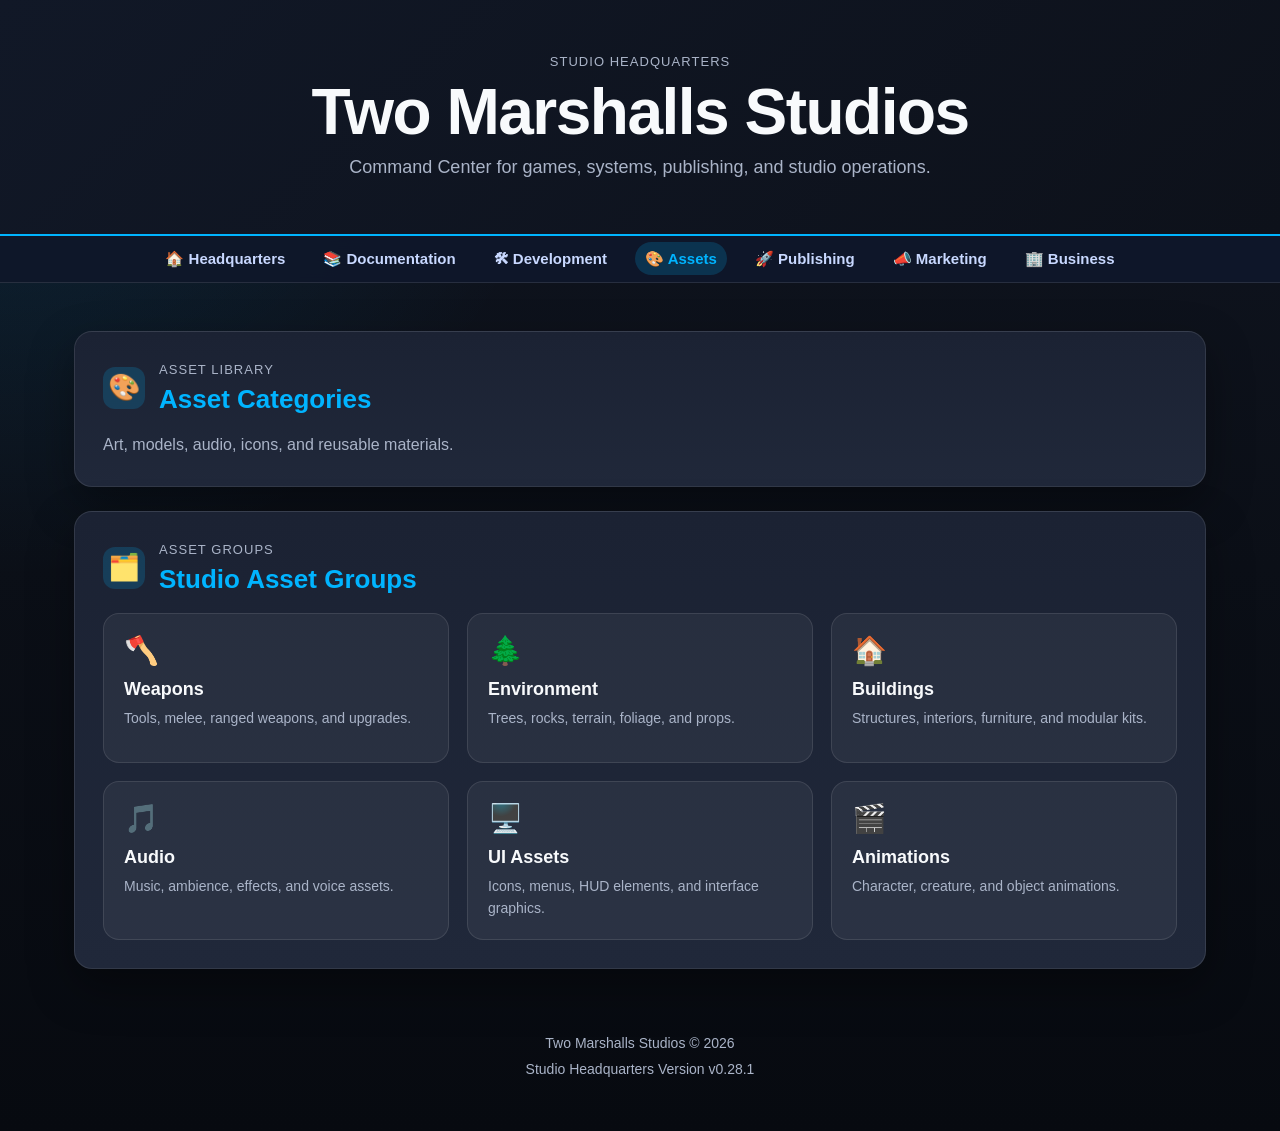
==== pages/assets.html @ c3ec4705 "Work Session 048 - Knowledge Engine Foundation Work Sessions: 047-048  Completed the first generatio" ====
<!DOCTYPE html>
<html lang="en">
<head>
  <meta charset="UTF-8">
  <meta name="viewport" content="width=device-width, initial-scale=1.0">
  <title>Assets | Two Marshalls Studios</title>
  <link rel="stylesheet" href="../css/styles.css">
</head>
<body>
<header id="studio-header" data-page-title="Assets" data-page-subtitle="Art, models, audio, icons, and reusable materials."></header>

<nav id="studio-nav"></nav>

<main class="dashboard">
  <section class="dashboard-card full-width">
    <div class="card-header">
      <span class="card-icon">🎨</span>
      <div>
        <p class="section-label">Asset Library</p>
        <h2>Asset Categories</h2>
      </div>
    </div>
    <p>Art, models, audio, icons, and reusable materials.</p>
  </section>

  <section class="dashboard-card full-width">
    <div class="card-header">
      <span class="card-icon">🗂️</span>
      <div>
        <p class="section-label">Asset Groups</p>
        <h2>Studio Asset Groups</h2>
      </div>
    </div>
    <div class="area-grid" id="asset-group-list"></div>
  </section>
</main>

<footer id="studio-footer"></footer>

<script src="../js/studio-data/core.js"></script>
<script src="../js/studio-data/documentation.js"></script>
<script src="../js/studio-data/departments.js"></script>
<script src="../js/studio-data/database.js"></script>
<script src="../js/studio-data/records/projects.js"></script>
<script src="js/studio-data/records/workSessions.js"></script>
<script src="../js/studio-data/loader.js"></script>
<script src="../js/studio-data/knowledge.js"></script>
<script src="../js/studio-data/migration.js"></script>
<script src="../js/layout.js"></script>
<script src="../js/search.js"></script>
<script src="../js/assets.js"></script>
<script src="../js/app.js"></script>
</body>
</html>
---- css/styles.css ----
:root {
    --bg-main: #0b0f17;
    --bg-header: #111827;
    --bg-card: #1b2233;
    --bg-card-soft: #20283a;
    --bg-card-highlight: #14364a;

    --text-main: #f8fafc;
    --text-muted: #aab4c8;

    --accent: #00b4ff;
    --accent-soft: rgba(0, 180, 255, 0.18);

    --success: #34d399;
    --warning: #fbbf24;

    --border: rgba(255, 255, 255, 0.10);
    --shadow: 0 18px 45px rgba(0, 0, 0, 0.35);

    --radius: 18px;
}

* {
    box-sizing: border-box;
}

body {
    margin: 0;
    font-family: Arial, Helvetica, sans-serif;
    background:
        radial-gradient(circle at top left, rgba(0, 180, 255, 0.13), transparent 34%),
        linear-gradient(180deg, #101521 0%, var(--bg-main) 50%, #070a10 100%);
    color: var(--text-main);
    min-height: 100vh;
}

/* HEADER */

.studio-header {
    background: linear-gradient(135deg, var(--bg-header), #0d111a);
    border-bottom: 2px solid var(--accent);
    padding: 52px 24px;
    text-align: center;
}

.header-content {
    max-width: 1100px;
    margin: 0 auto;
}

.eyebrow,
.section-label,
.detail-label {
    margin: 0;
    color: var(--text-muted);
    font-size: 13px;
    text-transform: uppercase;
    letter-spacing: 0.08em;
}

.studio-header h1 {
    margin: 8px 0 10px;
    font-size: clamp(38px, 5vw, 66px);
    line-height: 1;
    letter-spacing: -1.5px;
}

.header-subtitle {
    margin: 0;
    color: var(--text-muted);
    font-size: 18px;
}

/* GLOBAL NAVIGATION */

.global-nav {
    background: rgba(15, 23, 42, 0.96);
    border-bottom: 1px solid var(--border);
    position: sticky;
    top: 0;
    z-index: 500;
    backdrop-filter: blur(12px);
}

.global-nav ul {
    display: flex;
    justify-content: center;
    flex-wrap: wrap;
    gap: 18px;
    list-style: none;
    margin: 0;
    padding: 14px 20px;
}

.global-nav li {
    border-bottom: none;
    padding: 0;
    font-size: 15px;
}

.global-nav a {
    color: #c8d8ff;
    text-decoration: none;
    font-weight: 700;
    padding: 8px 10px;
    border-radius: 999px;
    transition: 0.2s ease;
}

.global-nav a:hover {
    color: var(--accent);
    background: var(--accent-soft);
}

.global-nav a.active {
    color: var(--accent);
    background: var(--accent-soft);
}

/* DASHBOARD */

.dashboard {
    max-width: 1180px;
    margin: 0 auto;
    padding: 48px 24px;
    display: grid;
    grid-template-columns: 1.15fr 0.85fr;
    gap: 24px;
}

.full-width {
    grid-column: 1 / -1;
}

/* CARDS */

.dashboard-card {
    background: linear-gradient(180deg, var(--bg-card), var(--bg-card-soft));
    border: 1px solid var(--border);
    border-radius: var(--radius);
    box-shadow: var(--shadow);
    padding: 28px;
}

.focus-card {
    background:
        linear-gradient(135deg, rgba(0, 180, 255, 0.24), rgba(29, 34, 48, 0.95)),
        var(--bg-card-highlight);
}

.card-header {
    display: flex;
    align-items: center;
    gap: 14px;
    margin-bottom: 18px;
}

.card-icon {
    font-size: 26px;
    width: 42px;
    height: 42px;
    display: grid;
    place-items: center;
    border-radius: 12px;
    background: var(--accent-soft);
}

h2 {
    margin: 4px 0 0;
    color: var(--accent);
    font-size: 26px;
}

h3 {
    margin: 0 0 6px;
    font-size: 20px;
}

p {
    margin: 0;
    color: var(--text-muted);
    line-height: 1.55;
}

.focus-text {
    font-size: 17px;
    margin-bottom: 24px;
}

/* TODAY'S FOCUS */

.focus-details {
    display: grid;
    grid-template-columns: repeat(3, 1fr);
    gap: 14px;
}

.focus-details > div {
    background: rgba(255, 255, 255, 0.06);
    border: 1px solid var(--border);
    border-radius: 14px;
    padding: 16px;
}

.focus-details strong {
    display: block;
    margin-top: 6px;
    font-size: 18px;
}

/* PROJECTS */

.project-list {
    display: grid;
    gap: 14px;
}

.project-item {
    display: flex;
    justify-content: space-between;
    gap: 16px;
    align-items: center;
    padding: 16px 0;
    border-bottom: 1px solid var(--border);
}

.project-item:last-child {
    border-bottom: none;
}

.project-status {
    white-space: nowrap;
    color: var(--success);
    font-weight: bold;
    font-size: 14px;
}

.project-status.planned {
    color: var(--warning);
}

/* STATUS */

.status-list {
    display: grid;
    gap: 14px;
}

.status-row {
    display: flex;
    justify-content: space-between;
    gap: 16px;
    padding: 14px 0;
    border-bottom: 1px solid var(--border);
}

.status-row:last-child {
    border-bottom: none;
}

.status-row strong {
    color: var(--success);
}

/* STUDIO AREAS */

.area-grid {
    display: grid;
    grid-template-columns: repeat(3, 1fr);
    gap: 18px;
}

.area-item {
    background: rgba(255, 255, 255, 0.05);
    border: 1px solid var(--border);
    border-radius: 16px;
    padding: 20px;
    min-height: 150px;
}

.area-item span {
    display: block;
    font-size: 28px;
    margin-bottom: 12px;
}

.area-item strong {
    display: block;
    margin-bottom: 8px;
    font-size: 18px;
}

.area-item p {
    font-size: 14px;
}

/* CLICKABLE AREA CARDS */

.area-link {
    display: block;
    color: var(--text-main);
    text-decoration: none;
    transition: transform 0.2s ease, border-color 0.2s ease, background 0.2s ease;
}

.area-link:hover {
    transform: translateY(-3px);
    border-color: rgba(0, 180, 255, 0.55);
    background: rgba(0, 180, 255, 0.08);
}

.area-link p {
    color: var(--text-muted);
}

/* LINKS */

.text-link {
    color: var(--accent);
    font-weight: 700;
    text-decoration: none;
}

.text-link:hover {
    text-decoration: underline;
}

/* SHARED SEARCH */

.search-results {
    display: grid;
    gap: 12px;
    margin-top: 14px;
}

.search-results[hidden] {
    display: none;
}

.search-result {
    display: grid;
    gap: 6px;
    width: 100%;
    padding: 14px 16px;
    color: var(--text-main);
    text-decoration: none;
    background: rgba(255, 255, 255, 0.055);
    border: 1px solid var(--border);
    border-radius: 14px;
    transition: transform 0.2s ease, border-color 0.2s ease, background 0.2s ease;
}

.search-result:hover {
    transform: translateY(-2px);
    border-color: rgba(0, 180, 255, 0.55);
    background: rgba(0, 180, 255, 0.10);
    text-decoration: none;
}

.search-result-title {
    display: block;
    color: var(--accent);
    font-size: 17px;
    line-height: 1.25;
}

.search-result-meta {
    display: block;
    color: var(--text-muted);
    font-size: 12px;
    font-weight: 700;
    letter-spacing: 0.08em;
    line-height: 1.3;
    text-transform: uppercase;
}

.search-result-description {
    display: block;
    color: var(--text-muted);
    font-size: 14px;
    line-height: 1.45;
}

.search-result-empty {
    color: var(--text-muted);
    cursor: default;
}

.search-result-empty:hover {
    transform: none;
    border-color: var(--border);
    background: rgba(255, 255, 255, 0.055);
}

/* FOOTER */

.studio-footer {
    text-align: center;
    color: var(--text-muted);
    padding: 12px 16px 46px;
    font-size: 14px;
}

.studio-footer p {
    margin: 4px 0;
}

/* RESPONSIVE */

@media (max-width: 900px) {
    .dashboard {
        grid-template-columns: 1fr;
    }

    .area-grid {
        grid-template-columns: 1fr;
    }

    .focus-details {
        grid-template-columns: 1fr;
    }

    .global-nav ul {
        gap: 8px;
    }

    .global-nav a {
        font-size: 14px;
    }
}
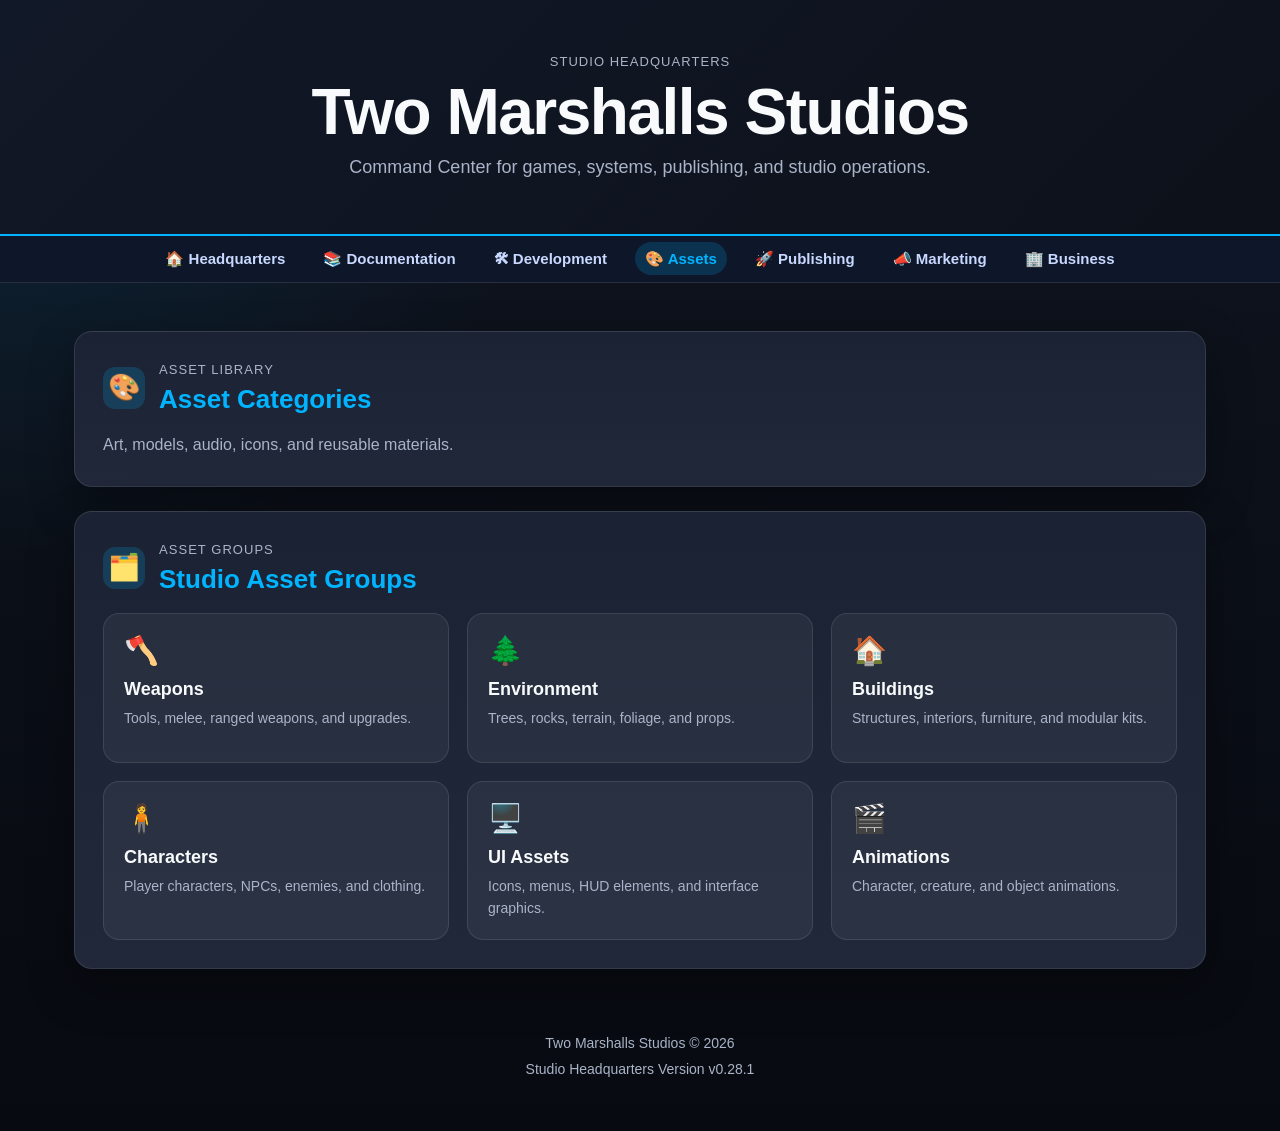
==== commit 11ae8430: "Complete modular StudioDB migration" ====
--- a/pages/assets.html
+++ b/pages/assets.html
@@ -42,7 +42,37 @@
 <script src="../js/studio-data/departments.js"></script>
 <script src="../js/studio-data/database.js"></script>
 <script src="../js/studio-data/records/projects.js"></script>
-<script src="js/studio-data/records/workSessions.js"></script>
+<script src="../js/studio-data/records/workSessions.js"></script>
+<script src="../js/studio-data/records/milestones.js"></script>
+<script src="../js/studio-data/records/designPrinciples.js"></script>
+<script src="../js/studio-data/records/lessonsLearned.js"></script>
+<script src="../js/studio-data/records/technicalDebt.js"></script>
+<script src="../js/studio-data/records/research.js"></script>
+<script src="../js/studio-data/records/knowledgePackages.js"></script>
+<script src="../js/studio-data/records/studioChronicle.js"></script>
+<script src="../js/studio-data/records/bugs.js"></script>
+<script src="../js/studio-data/records/recommendations.js"></script>
+<script src="../js/studio-data/records/releases.js"></script>
+<script src="../js/studio-data/records/risks.js"></script>
+<script src="../js/studio-data/records/meetingNotes.js"></script>
+<script src="../js/studio-data/records/aiConversations.js"></script>
+<script src="../js/studio-data/records/migrationPackages.js"></script>
+<script src="../js/studio-data/records/decisions.js"></script>
+<script src="../js/studio-data/records/standards.js"></script>
+<script src="../js/studio-data/records/procedures.js"></script>
+<script src="../js/studio-data/records/enhancements.js"></script>
+<script src="../js/studio-data/records/status.js"></script>
+<script src="../js/studio-data/records/notifications.js"></script>
+<script src="../js/studio-data/records/studioCommands.js"></script>
+<script src="../js/studio-data/records/systemConfig.js"></script>
+<script src="../js/studio-data/records/progress.js"></script>
+<script src="../js/studio-data/records/departments.js"></script>
+<script src="../js/studio-data/records/assetCategories.js"></script>
+<script src="../js/studio-data/records/assetGroups.js"></script>
+<script src="../js/studio-data/records/publishingChannels.js"></script>
+<script src="../js/studio-data/records/publishingPipeline.js"></script>
+<script src="../js/studio-data/records/marketingChannels.js"></script>
+<script src="../js/studio-data/records/marketingPipeline.js"></script>
 <script src="../js/studio-data/loader.js"></script>
 <script src="../js/studio-data/knowledge.js"></script>
 <script src="../js/studio-data/migration.js"></script>
